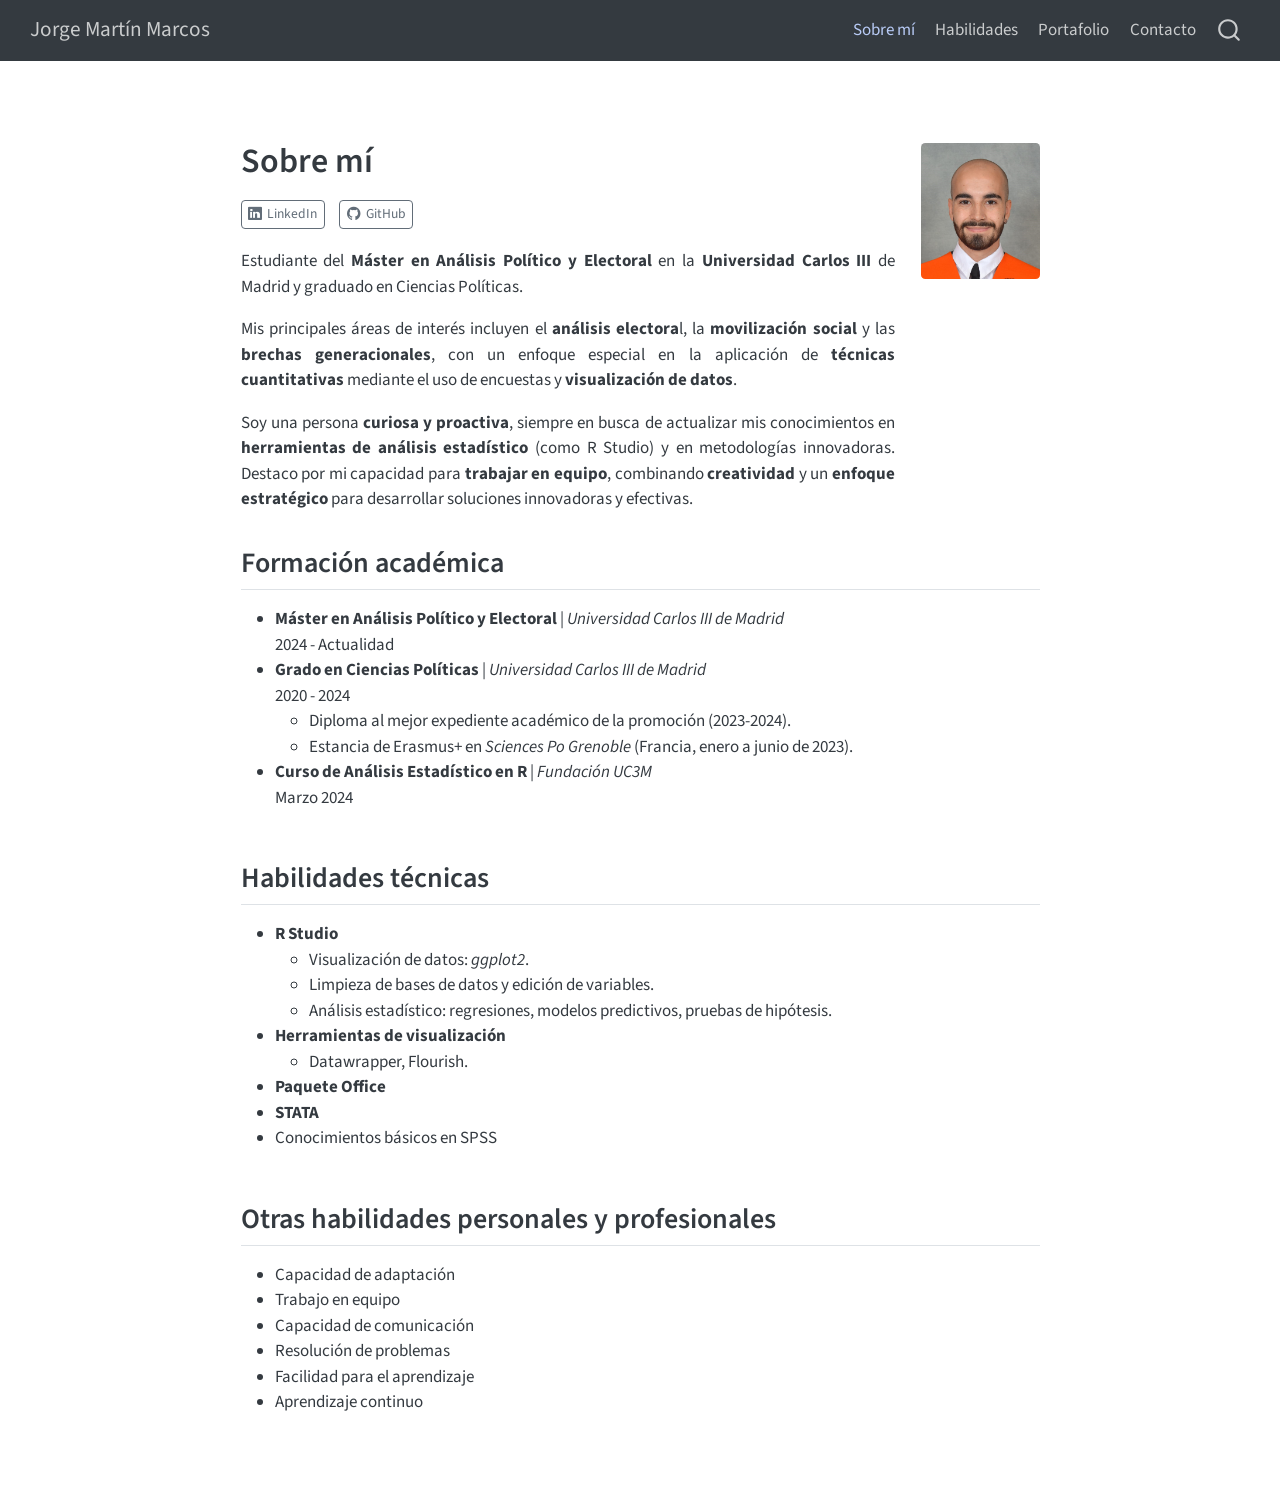
==== docs/index.html @ 4aa15d97 "Subir a github" ====
<!DOCTYPE html>
<html xmlns="http://www.w3.org/1999/xhtml" lang="en" xml:lang="en"><head>

<meta charset="utf-8">
<meta name="generator" content="quarto-1.6.39">

<meta name="viewport" content="width=device-width, initial-scale=1.0, user-scalable=yes">


<title>Sobre mí – Jorge Martín Marcos</title>
<style>
code{white-space: pre-wrap;}
span.smallcaps{font-variant: small-caps;}
div.columns{display: flex; gap: min(4vw, 1.5em);}
div.column{flex: auto; overflow-x: auto;}
div.hanging-indent{margin-left: 1.5em; text-indent: -1.5em;}
ul.task-list{list-style: none;}
ul.task-list li input[type="checkbox"] {
  width: 0.8em;
  margin: 0 0.8em 0.2em -1em; /* quarto-specific, see https://github.com/quarto-dev/quarto-cli/issues/4556 */ 
  vertical-align: middle;
}
</style>


<script src="site_libs/quarto-nav/quarto-nav.js"></script>
<script src="site_libs/quarto-nav/headroom.min.js"></script>
<script src="site_libs/clipboard/clipboard.min.js"></script>
<script src="site_libs/quarto-search/autocomplete.umd.js"></script>
<script src="site_libs/quarto-search/fuse.min.js"></script>
<script src="site_libs/quarto-search/quarto-search.js"></script>
<meta name="quarto:offset" content="./">
<link href="./01_img/foto_orla_2.png" rel="icon" type="image/png">
<script src="site_libs/quarto-html/quarto.js"></script>
<script src="site_libs/quarto-html/popper.min.js"></script>
<script src="site_libs/quarto-html/tippy.umd.min.js"></script>
<link href="site_libs/quarto-html/tippy.css" rel="stylesheet">
<link href="site_libs/quarto-html/quarto-syntax-highlighting-e26003cea8cd680ca0c55a263523d882.css" rel="stylesheet" id="quarto-text-highlighting-styles">
<script src="site_libs/bootstrap/bootstrap.min.js"></script>
<link href="site_libs/bootstrap/bootstrap-icons.css" rel="stylesheet">
<link href="site_libs/bootstrap/bootstrap-aa46d88f44b8608d880805adbee39327.min.css" rel="stylesheet" append-hash="true" id="quarto-bootstrap" data-mode="light">
<script id="quarto-search-options" type="application/json">{
  "location": "navbar",
  "copy-button": false,
  "collapse-after": 3,
  "panel-placement": "end",
  "type": "overlay",
  "limit": 50,
  "keyboard-shortcut": [
    "f",
    "/",
    "s"
  ],
  "show-item-context": false,
  "language": {
    "search-no-results-text": "No results",
    "search-matching-documents-text": "matching documents",
    "search-copy-link-title": "Copy link to search",
    "search-hide-matches-text": "Hide additional matches",
    "search-more-match-text": "more match in this document",
    "search-more-matches-text": "more matches in this document",
    "search-clear-button-title": "Clear",
    "search-text-placeholder": "",
    "search-detached-cancel-button-title": "Cancel",
    "search-submit-button-title": "Submit",
    "search-label": "Search"
  }
}</script>
<style>
/* Estilos para todo el documento */
body {
  text-align: justify;
}
/* Estilos específicos para la tabla de contenidos */
.toc-actions, .toc .nav, .toc .nav > li > a {
  text-align: left !important;
}
</style>


<link rel="stylesheet" href="styles.css">
</head>

<body class="nav-fixed fullcontent">

<div id="quarto-search-results"></div>
  <header id="quarto-header" class="headroom fixed-top">
    <nav class="navbar navbar-expand-lg " data-bs-theme="dark">
      <div class="navbar-container container-fluid">
      <div class="navbar-brand-container mx-auto">
    <a class="navbar-brand" href="./index.html">
    <span class="navbar-title">Jorge Martín Marcos</span>
    </a>
  </div>
            <div id="quarto-search" class="" title="Search"></div>
          <button class="navbar-toggler" type="button" data-bs-toggle="collapse" data-bs-target="#navbarCollapse" aria-controls="navbarCollapse" role="menu" aria-expanded="false" aria-label="Toggle navigation" onclick="if (window.quartoToggleHeadroom) { window.quartoToggleHeadroom(); }">
  <span class="navbar-toggler-icon"></span>
</button>
          <div class="collapse navbar-collapse" id="navbarCollapse">
            <ul class="navbar-nav navbar-nav-scroll ms-auto">
  <li class="nav-item">
    <a class="nav-link active" href="./index.html" aria-current="page"> 
<span class="menu-text">Sobre mí</span></a>
  </li>  
  <li class="nav-item">
    <a class="nav-link" href="./habilidades.html"> 
<span class="menu-text">Habilidades</span></a>
  </li>  
  <li class="nav-item">
    <a class="nav-link" href="./portfolio.html"> 
<span class="menu-text">Portafolio</span></a>
  </li>  
  <li class="nav-item">
    <a class="nav-link" href="./contact.html"> 
<span class="menu-text">Contacto</span></a>
  </li>  
</ul>
          </div> <!-- /navcollapse -->
            <div class="quarto-navbar-tools">
</div>
      </div> <!-- /container-fluid -->
    </nav>
</header>
<!-- content -->
<div id="quarto-content" class="quarto-container page-columns page-rows-contents page-layout-article page-navbar">
<!-- sidebar -->
<!-- margin-sidebar -->
    
<!-- main -->
<main class="content page-columns page-full" id="quarto-document-content">




<div class="quarto-about-solana column-body">
  <div class="about-entity">
    <div class="entity-contents">
      <header id="title-block-header" class="quarto-title-block default">
<div class="quarto-title">
<h1 class="title">Sobre mí</h1>
</div>
<div class="quarto-title-meta">
  </div>
</header> <div class="about-links">
  <a href="http://www.linkedin.com/in/jorgemartmarc" class="about-link" rel="" target="">
    <i class="bi bi-linkedin"></i>
     <span class="about-link-text">LinkedIn</span>
  </a>
  <a href="https://github.com/jorgeemm" class="about-link" rel="" target="">
    <i class="bi bi-github"></i>
     <span class="about-link-text">GitHub</span>
  </a>
</div>
      <div class="about-contents"><div id="hero-heading">
<p>Estudiante del <strong>Máster en Análisis Político y Electoral</strong> en la <strong>Universidad Carlos III</strong> de Madrid y graduado en Ciencias Políticas.</p>
<p>Mis principales áreas de interés incluyen el <strong>análisis electora</strong>l, la <strong>movilización social</strong> y las <strong>brechas generacionales</strong>, con un enfoque especial en la aplicación de <strong>técnicas cuantitativas</strong> mediante el uso de encuestas y <strong>visualización de datos</strong>.</p>
<p>Soy una persona <strong>curiosa y proactiva</strong>, siempre en busca de actualizar mis conocimientos en <strong>herramientas de análisis estadístico</strong> (como R Studio) y en metodologías innovadoras. Destaco por mi capacidad para <strong>trabajar en equipo</strong>, combinando <strong>creatividad</strong> y un <strong>enfoque estratégico</strong> para desarrollar soluciones innovadoras y efectivas.</p>
</div></div>
    </div>
    <img src="01_img/foto_orla_2.jpg" class="about-image
  rounded " style="width: 7em;">
  </div>
</div>

<section id="formación-académica" class="level2">
<h2 data-anchor-id="formación-académica">Formación académica</h2>
<ul>
<li><strong>Máster en Análisis Político y Electoral</strong> | <em>Universidad Carlos III de Madrid</em><br>
2024 - Actualidad</li>
<li><strong>Grado en Ciencias Políticas</strong> | <em>Universidad Carlos III de Madrid</em><br>
2020 - 2024
<ul>
<li>Diploma al mejor expediente académico de la promoción (2023-2024).</li>
<li>Estancia de Erasmus+ en <em>Sciences Po Grenoble</em> (Francia, enero a junio de 2023).</li>
</ul></li>
<li><strong>Curso de Análisis Estadístico en R</strong> | <em>Fundación UC3M</em><br>
Marzo 2024</li>
</ul>
</section>
<section id="habilidades-técnicas" class="level2">
<h2 data-anchor-id="habilidades-técnicas">Habilidades técnicas</h2>
<ul>
<li><strong>R Studio</strong>
<ul>
<li>Visualización de datos: <em>ggplot2</em>.</li>
<li>Limpieza de bases de datos y edición de variables.</li>
<li>Análisis estadístico: regresiones, modelos predictivos, pruebas de hipótesis.</li>
</ul></li>
<li><strong>Herramientas de visualización</strong>
<ul>
<li>Datawrapper, Flourish.</li>
</ul></li>
<li><strong>Paquete Office</strong></li>
<li><strong>STATA</strong></li>
<li>Conocimientos básicos en SPSS</li>
</ul>
</section>
<section id="otras-habilidades-personales-y-profesionales" class="level2">
<h2 data-anchor-id="otras-habilidades-personales-y-profesionales">Otras habilidades personales y profesionales</h2>
<ul>
<li>Capacidad de adaptación</li>
<li>Trabajo en equipo</li>
<li>Capacidad de comunicación</li>
<li>Resolución de problemas</li>
<li>Facilidad para el aprendizaje</li>
<li>Aprendizaje continuo</li>
</ul>



</section>

</main> <!-- /main -->
<script id="quarto-html-after-body" type="application/javascript">
window.document.addEventListener("DOMContentLoaded", function (event) {
  const toggleBodyColorMode = (bsSheetEl) => {
    const mode = bsSheetEl.getAttribute("data-mode");
    const bodyEl = window.document.querySelector("body");
    if (mode === "dark") {
      bodyEl.classList.add("quarto-dark");
      bodyEl.classList.remove("quarto-light");
    } else {
      bodyEl.classList.add("quarto-light");
      bodyEl.classList.remove("quarto-dark");
    }
  }
  const toggleBodyColorPrimary = () => {
    const bsSheetEl = window.document.querySelector("link#quarto-bootstrap");
    if (bsSheetEl) {
      toggleBodyColorMode(bsSheetEl);
    }
  }
  toggleBodyColorPrimary();  
  const isCodeAnnotation = (el) => {
    for (const clz of el.classList) {
      if (clz.startsWith('code-annotation-')) {                     
        return true;
      }
    }
    return false;
  }
  const onCopySuccess = function(e) {
    // button target
    const button = e.trigger;
    // don't keep focus
    button.blur();
    // flash "checked"
    button.classList.add('code-copy-button-checked');
    var currentTitle = button.getAttribute("title");
    button.setAttribute("title", "Copied!");
    let tooltip;
    if (window.bootstrap) {
      button.setAttribute("data-bs-toggle", "tooltip");
      button.setAttribute("data-bs-placement", "left");
      button.setAttribute("data-bs-title", "Copied!");
      tooltip = new bootstrap.Tooltip(button, 
        { trigger: "manual", 
          customClass: "code-copy-button-tooltip",
          offset: [0, -8]});
      tooltip.show();    
    }
    setTimeout(function() {
      if (tooltip) {
        tooltip.hide();
        button.removeAttribute("data-bs-title");
        button.removeAttribute("data-bs-toggle");
        button.removeAttribute("data-bs-placement");
      }
      button.setAttribute("title", currentTitle);
      button.classList.remove('code-copy-button-checked');
    }, 1000);
    // clear code selection
    e.clearSelection();
  }
  const getTextToCopy = function(trigger) {
      const codeEl = trigger.previousElementSibling.cloneNode(true);
      for (const childEl of codeEl.children) {
        if (isCodeAnnotation(childEl)) {
          childEl.remove();
        }
      }
      return codeEl.innerText;
  }
  const clipboard = new window.ClipboardJS('.code-copy-button:not([data-in-quarto-modal])', {
    text: getTextToCopy
  });
  clipboard.on('success', onCopySuccess);
  if (window.document.getElementById('quarto-embedded-source-code-modal')) {
    const clipboardModal = new window.ClipboardJS('.code-copy-button[data-in-quarto-modal]', {
      text: getTextToCopy,
      container: window.document.getElementById('quarto-embedded-source-code-modal')
    });
    clipboardModal.on('success', onCopySuccess);
  }
    var localhostRegex = new RegExp(/^(?:http|https):\/\/localhost\:?[0-9]*\//);
    var mailtoRegex = new RegExp(/^mailto:/);
      var filterRegex = new RegExp('/' + window.location.host + '/');
    var isInternal = (href) => {
        return filterRegex.test(href) || localhostRegex.test(href) || mailtoRegex.test(href);
    }
    // Inspect non-navigation links and adorn them if external
 	var links = window.document.querySelectorAll('a[href]:not(.nav-link):not(.navbar-brand):not(.toc-action):not(.sidebar-link):not(.sidebar-item-toggle):not(.pagination-link):not(.no-external):not([aria-hidden]):not(.dropdown-item):not(.quarto-navigation-tool):not(.about-link)');
    for (var i=0; i<links.length; i++) {
      const link = links[i];
      if (!isInternal(link.href)) {
        // undo the damage that might have been done by quarto-nav.js in the case of
        // links that we want to consider external
        if (link.dataset.originalHref !== undefined) {
          link.href = link.dataset.originalHref;
        }
      }
    }
  function tippyHover(el, contentFn, onTriggerFn, onUntriggerFn) {
    const config = {
      allowHTML: true,
      maxWidth: 500,
      delay: 100,
      arrow: false,
      appendTo: function(el) {
          return el.parentElement;
      },
      interactive: true,
      interactiveBorder: 10,
      theme: 'quarto',
      placement: 'bottom-start',
    };
    if (contentFn) {
      config.content = contentFn;
    }
    if (onTriggerFn) {
      config.onTrigger = onTriggerFn;
    }
    if (onUntriggerFn) {
      config.onUntrigger = onUntriggerFn;
    }
    window.tippy(el, config); 
  }
  const noterefs = window.document.querySelectorAll('a[role="doc-noteref"]');
  for (var i=0; i<noterefs.length; i++) {
    const ref = noterefs[i];
    tippyHover(ref, function() {
      // use id or data attribute instead here
      let href = ref.getAttribute('data-footnote-href') || ref.getAttribute('href');
      try { href = new URL(href).hash; } catch {}
      const id = href.replace(/^#\/?/, "");
      const note = window.document.getElementById(id);
      if (note) {
        return note.innerHTML;
      } else {
        return "";
      }
    });
  }
  const xrefs = window.document.querySelectorAll('a.quarto-xref');
  const processXRef = (id, note) => {
    // Strip column container classes
    const stripColumnClz = (el) => {
      el.classList.remove("page-full", "page-columns");
      if (el.children) {
        for (const child of el.children) {
          stripColumnClz(child);
        }
      }
    }
    stripColumnClz(note)
    if (id === null || id.startsWith('sec-')) {
      // Special case sections, only their first couple elements
      const container = document.createElement("div");
      if (note.children && note.children.length > 2) {
        container.appendChild(note.children[0].cloneNode(true));
        for (let i = 1; i < note.children.length; i++) {
          const child = note.children[i];
          if (child.tagName === "P" && child.innerText === "") {
            continue;
          } else {
            container.appendChild(child.cloneNode(true));
            break;
          }
        }
        if (window.Quarto?.typesetMath) {
          window.Quarto.typesetMath(container);
        }
        return container.innerHTML
      } else {
        if (window.Quarto?.typesetMath) {
          window.Quarto.typesetMath(note);
        }
        return note.innerHTML;
      }
    } else {
      // Remove any anchor links if they are present
      const anchorLink = note.querySelector('a.anchorjs-link');
      if (anchorLink) {
        anchorLink.remove();
      }
      if (window.Quarto?.typesetMath) {
        window.Quarto.typesetMath(note);
      }
      if (note.classList.contains("callout")) {
        return note.outerHTML;
      } else {
        return note.innerHTML;
      }
    }
  }
  for (var i=0; i<xrefs.length; i++) {
    const xref = xrefs[i];
    tippyHover(xref, undefined, function(instance) {
      instance.disable();
      let url = xref.getAttribute('href');
      let hash = undefined; 
      if (url.startsWith('#')) {
        hash = url;
      } else {
        try { hash = new URL(url).hash; } catch {}
      }
      if (hash) {
        const id = hash.replace(/^#\/?/, "");
        const note = window.document.getElementById(id);
        if (note !== null) {
          try {
            const html = processXRef(id, note.cloneNode(true));
            instance.setContent(html);
          } finally {
            instance.enable();
            instance.show();
          }
        } else {
          // See if we can fetch this
          fetch(url.split('#')[0])
          .then(res => res.text())
          .then(html => {
            const parser = new DOMParser();
            const htmlDoc = parser.parseFromString(html, "text/html");
            const note = htmlDoc.getElementById(id);
            if (note !== null) {
              const html = processXRef(id, note);
              instance.setContent(html);
            } 
          }).finally(() => {
            instance.enable();
            instance.show();
          });
        }
      } else {
        // See if we can fetch a full url (with no hash to target)
        // This is a special case and we should probably do some content thinning / targeting
        fetch(url)
        .then(res => res.text())
        .then(html => {
          const parser = new DOMParser();
          const htmlDoc = parser.parseFromString(html, "text/html");
          const note = htmlDoc.querySelector('main.content');
          if (note !== null) {
            // This should only happen for chapter cross references
            // (since there is no id in the URL)
            // remove the first header
            if (note.children.length > 0 && note.children[0].tagName === "HEADER") {
              note.children[0].remove();
            }
            const html = processXRef(null, note);
            instance.setContent(html);
          } 
        }).finally(() => {
          instance.enable();
          instance.show();
        });
      }
    }, function(instance) {
    });
  }
      let selectedAnnoteEl;
      const selectorForAnnotation = ( cell, annotation) => {
        let cellAttr = 'data-code-cell="' + cell + '"';
        let lineAttr = 'data-code-annotation="' +  annotation + '"';
        const selector = 'span[' + cellAttr + '][' + lineAttr + ']';
        return selector;
      }
      const selectCodeLines = (annoteEl) => {
        const doc = window.document;
        const targetCell = annoteEl.getAttribute("data-target-cell");
        const targetAnnotation = annoteEl.getAttribute("data-target-annotation");
        const annoteSpan = window.document.querySelector(selectorForAnnotation(targetCell, targetAnnotation));
        const lines = annoteSpan.getAttribute("data-code-lines").split(",");
        const lineIds = lines.map((line) => {
          return targetCell + "-" + line;
        })
        let top = null;
        let height = null;
        let parent = null;
        if (lineIds.length > 0) {
            //compute the position of the single el (top and bottom and make a div)
            const el = window.document.getElementById(lineIds[0]);
            top = el.offsetTop;
            height = el.offsetHeight;
            parent = el.parentElement.parentElement;
          if (lineIds.length > 1) {
            const lastEl = window.document.getElementById(lineIds[lineIds.length - 1]);
            const bottom = lastEl.offsetTop + lastEl.offsetHeight;
            height = bottom - top;
          }
          if (top !== null && height !== null && parent !== null) {
            // cook up a div (if necessary) and position it 
            let div = window.document.getElementById("code-annotation-line-highlight");
            if (div === null) {
              div = window.document.createElement("div");
              div.setAttribute("id", "code-annotation-line-highlight");
              div.style.position = 'absolute';
              parent.appendChild(div);
            }
            div.style.top = top - 2 + "px";
            div.style.height = height + 4 + "px";
            div.style.left = 0;
            let gutterDiv = window.document.getElementById("code-annotation-line-highlight-gutter");
            if (gutterDiv === null) {
              gutterDiv = window.document.createElement("div");
              gutterDiv.setAttribute("id", "code-annotation-line-highlight-gutter");
              gutterDiv.style.position = 'absolute';
              const codeCell = window.document.getElementById(targetCell);
              const gutter = codeCell.querySelector('.code-annotation-gutter');
              gutter.appendChild(gutterDiv);
            }
            gutterDiv.style.top = top - 2 + "px";
            gutterDiv.style.height = height + 4 + "px";
          }
          selectedAnnoteEl = annoteEl;
        }
      };
      const unselectCodeLines = () => {
        const elementsIds = ["code-annotation-line-highlight", "code-annotation-line-highlight-gutter"];
        elementsIds.forEach((elId) => {
          const div = window.document.getElementById(elId);
          if (div) {
            div.remove();
          }
        });
        selectedAnnoteEl = undefined;
      };
        // Handle positioning of the toggle
    window.addEventListener(
      "resize",
      throttle(() => {
        elRect = undefined;
        if (selectedAnnoteEl) {
          selectCodeLines(selectedAnnoteEl);
        }
      }, 10)
    );
    function throttle(fn, ms) {
    let throttle = false;
    let timer;
      return (...args) => {
        if(!throttle) { // first call gets through
            fn.apply(this, args);
            throttle = true;
        } else { // all the others get throttled
            if(timer) clearTimeout(timer); // cancel #2
            timer = setTimeout(() => {
              fn.apply(this, args);
              timer = throttle = false;
            }, ms);
        }
      };
    }
      // Attach click handler to the DT
      const annoteDls = window.document.querySelectorAll('dt[data-target-cell]');
      for (const annoteDlNode of annoteDls) {
        annoteDlNode.addEventListener('click', (event) => {
          const clickedEl = event.target;
          if (clickedEl !== selectedAnnoteEl) {
            unselectCodeLines();
            const activeEl = window.document.querySelector('dt[data-target-cell].code-annotation-active');
            if (activeEl) {
              activeEl.classList.remove('code-annotation-active');
            }
            selectCodeLines(clickedEl);
            clickedEl.classList.add('code-annotation-active');
          } else {
            // Unselect the line
            unselectCodeLines();
            clickedEl.classList.remove('code-annotation-active');
          }
        });
      }
  const findCites = (el) => {
    const parentEl = el.parentElement;
    if (parentEl) {
      const cites = parentEl.dataset.cites;
      if (cites) {
        return {
          el,
          cites: cites.split(' ')
        };
      } else {
        return findCites(el.parentElement)
      }
    } else {
      return undefined;
    }
  };
  var bibliorefs = window.document.querySelectorAll('a[role="doc-biblioref"]');
  for (var i=0; i<bibliorefs.length; i++) {
    const ref = bibliorefs[i];
    const citeInfo = findCites(ref);
    if (citeInfo) {
      tippyHover(citeInfo.el, function() {
        var popup = window.document.createElement('div');
        citeInfo.cites.forEach(function(cite) {
          var citeDiv = window.document.createElement('div');
          citeDiv.classList.add('hanging-indent');
          citeDiv.classList.add('csl-entry');
          var biblioDiv = window.document.getElementById('ref-' + cite);
          if (biblioDiv) {
            citeDiv.innerHTML = biblioDiv.innerHTML;
          }
          popup.appendChild(citeDiv);
        });
        return popup.innerHTML;
      });
    }
  }
});
</script>
</div> <!-- /content -->




</body></html>
---- docs/site_libs/quarto-html/tippy.css ----
.tippy-box[data-animation=fade][data-state=hidden]{opacity:0}[data-tippy-root]{max-width:calc(100vw - 10px)}.tippy-box{position:relative;background-color:#333;color:#fff;border-radius:4px;font-size:14px;line-height:1.4;white-space:normal;outline:0;transition-property:transform,visibility,opacity}.tippy-box[data-placement^=top]>.tippy-arrow{bottom:0}.tippy-box[data-placement^=top]>.tippy-arrow:before{bottom:-7px;left:0;border-width:8px 8px 0;border-top-color:initial;transform-origin:center top}.tippy-box[data-placement^=bottom]>.tippy-arrow{top:0}.tippy-box[data-placement^=bottom]>.tippy-arrow:before{top:-7px;left:0;border-width:0 8px 8px;border-bottom-color:initial;transform-origin:center bottom}.tippy-box[data-placement^=left]>.tippy-arrow{right:0}.tippy-box[data-placement^=left]>.tippy-arrow:before{border-width:8px 0 8px 8px;border-left-color:initial;right:-7px;transform-origin:center left}.tippy-box[data-placement^=right]>.tippy-arrow{left:0}.tippy-box[data-placement^=right]>.tippy-arrow:before{left:-7px;border-width:8px 8px 8px 0;border-right-color:initial;transform-origin:center right}.tippy-box[data-inertia][data-state=visible]{transition-timing-function:cubic-bezier(.54,1.5,.38,1.11)}.tippy-arrow{width:16px;height:16px;color:#333}.tippy-arrow:before{content:"";position:absolute;border-color:transparent;border-style:solid}.tippy-content{position:relative;padding:5px 9px;z-index:1}
---- docs/site_libs/quarto-html/quarto-syntax-highlighting-e26003cea8cd680ca0c55a263523d882.css ----
/* quarto syntax highlight colors */
:root {
  --quarto-hl-ot-color: #003B4F;
  --quarto-hl-at-color: #657422;
  --quarto-hl-ss-color: #20794D;
  --quarto-hl-an-color: #5E5E5E;
  --quarto-hl-fu-color: #4758AB;
  --quarto-hl-st-color: #20794D;
  --quarto-hl-cf-color: #003B4F;
  --quarto-hl-op-color: #5E5E5E;
  --quarto-hl-er-color: #AD0000;
  --quarto-hl-bn-color: #AD0000;
  --quarto-hl-al-color: #AD0000;
  --quarto-hl-va-color: #111111;
  --quarto-hl-bu-color: inherit;
  --quarto-hl-ex-color: inherit;
  --quarto-hl-pp-color: #AD0000;
  --quarto-hl-in-color: #5E5E5E;
  --quarto-hl-vs-color: #20794D;
  --quarto-hl-wa-color: #5E5E5E;
  --quarto-hl-do-color: #5E5E5E;
  --quarto-hl-im-color: #00769E;
  --quarto-hl-ch-color: #20794D;
  --quarto-hl-dt-color: #AD0000;
  --quarto-hl-fl-color: #AD0000;
  --quarto-hl-co-color: #5E5E5E;
  --quarto-hl-cv-color: #5E5E5E;
  --quarto-hl-cn-color: #8f5902;
  --quarto-hl-sc-color: #5E5E5E;
  --quarto-hl-dv-color: #AD0000;
  --quarto-hl-kw-color: #003B4F;
}

/* other quarto variables */
:root {
  --quarto-font-monospace: SFMono-Regular, Menlo, Monaco, Consolas, "Liberation Mono", "Courier New", monospace;
}

pre > code.sourceCode > span {
  color: #003B4F;
}

code span {
  color: #003B4F;
}

code.sourceCode > span {
  color: #003B4F;
}

div.sourceCode,
div.sourceCode pre.sourceCode {
  color: #003B4F;
}

code span.ot {
  color: #003B4F;
  font-style: inherit;
}

code span.at {
  color: #657422;
  font-style: inherit;
}

code span.ss {
  color: #20794D;
  font-style: inherit;
}

code span.an {
  color: #5E5E5E;
  font-style: inherit;
}

code span.fu {
  color: #4758AB;
  font-style: inherit;
}

code span.st {
  color: #20794D;
  font-style: inherit;
}

code span.cf {
  color: #003B4F;
  font-weight: bold;
  font-style: inherit;
}

code span.op {
  color: #5E5E5E;
  font-style: inherit;
}

code span.er {
  color: #AD0000;
  font-style: inherit;
}

code span.bn {
  color: #AD0000;
  font-style: inherit;
}

code span.al {
  color: #AD0000;
  font-style: inherit;
}

code span.va {
  color: #111111;
  font-style: inherit;
}

code span.bu {
  font-style: inherit;
}

code span.ex {
  font-style: inherit;
}

code span.pp {
  color: #AD0000;
  font-style: inherit;
}

code span.in {
  color: #5E5E5E;
  font-style: inherit;
}

code span.vs {
  color: #20794D;
  font-style: inherit;
}

code span.wa {
  color: #5E5E5E;
  font-style: italic;
}

code span.do {
  color: #5E5E5E;
  font-style: italic;
}

code span.im {
  color: #00769E;
  font-style: inherit;
}

code span.ch {
  color: #20794D;
  font-style: inherit;
}

code span.dt {
  color: #AD0000;
  font-style: inherit;
}

code span.fl {
  color: #AD0000;
  font-style: inherit;
}

code span.co {
  color: #5E5E5E;
  font-style: inherit;
}

code span.cv {
  color: #5E5E5E;
  font-style: italic;
}

code span.cn {
  color: #8f5902;
  font-style: inherit;
}

code span.sc {
  color: #5E5E5E;
  font-style: inherit;
}

code span.dv {
  color: #AD0000;
  font-style: inherit;
}

code span.kw {
  color: #003B4F;
  font-weight: bold;
  font-style: inherit;
}

.prevent-inlining {
  content: "</";
}

/*# sourceMappingURL=e90e9ab646ea9b1aaa61e089606e0f97.css.map */
---- docs/styles.css ----
@import url('https://cdnjs.cloudflare.com/ajax/libs/font-awesome/6.0.0/css/all.min.css');

/* Estilos para los enlaces de contacto */
.contact-links {
  display: flex;
  gap: 1rem; /* Espacio entre los enlaces */
  justify-content: center; /* Centra los enlaces */
  margin: 2rem 0;
}

.contact-link {
  display: inline-flex;
  align-items: center;
  padding: 0.75rem 1.5rem;
  background-color: #2c3e50; /* Color de fondo */
  color: white; /* Color del texto */
  text-decoration: none;
  border-radius: 8px; /* Bordes redondeados */
  transition: background-color 0.3s ease;
}

.contact-link:hover {
  background-color: #34495e; /* Color de fondo al pasar el mouse */
}

.contact-link i {
  margin-right: 0.5rem; /* Espacio entre el ícono y el texto */
}
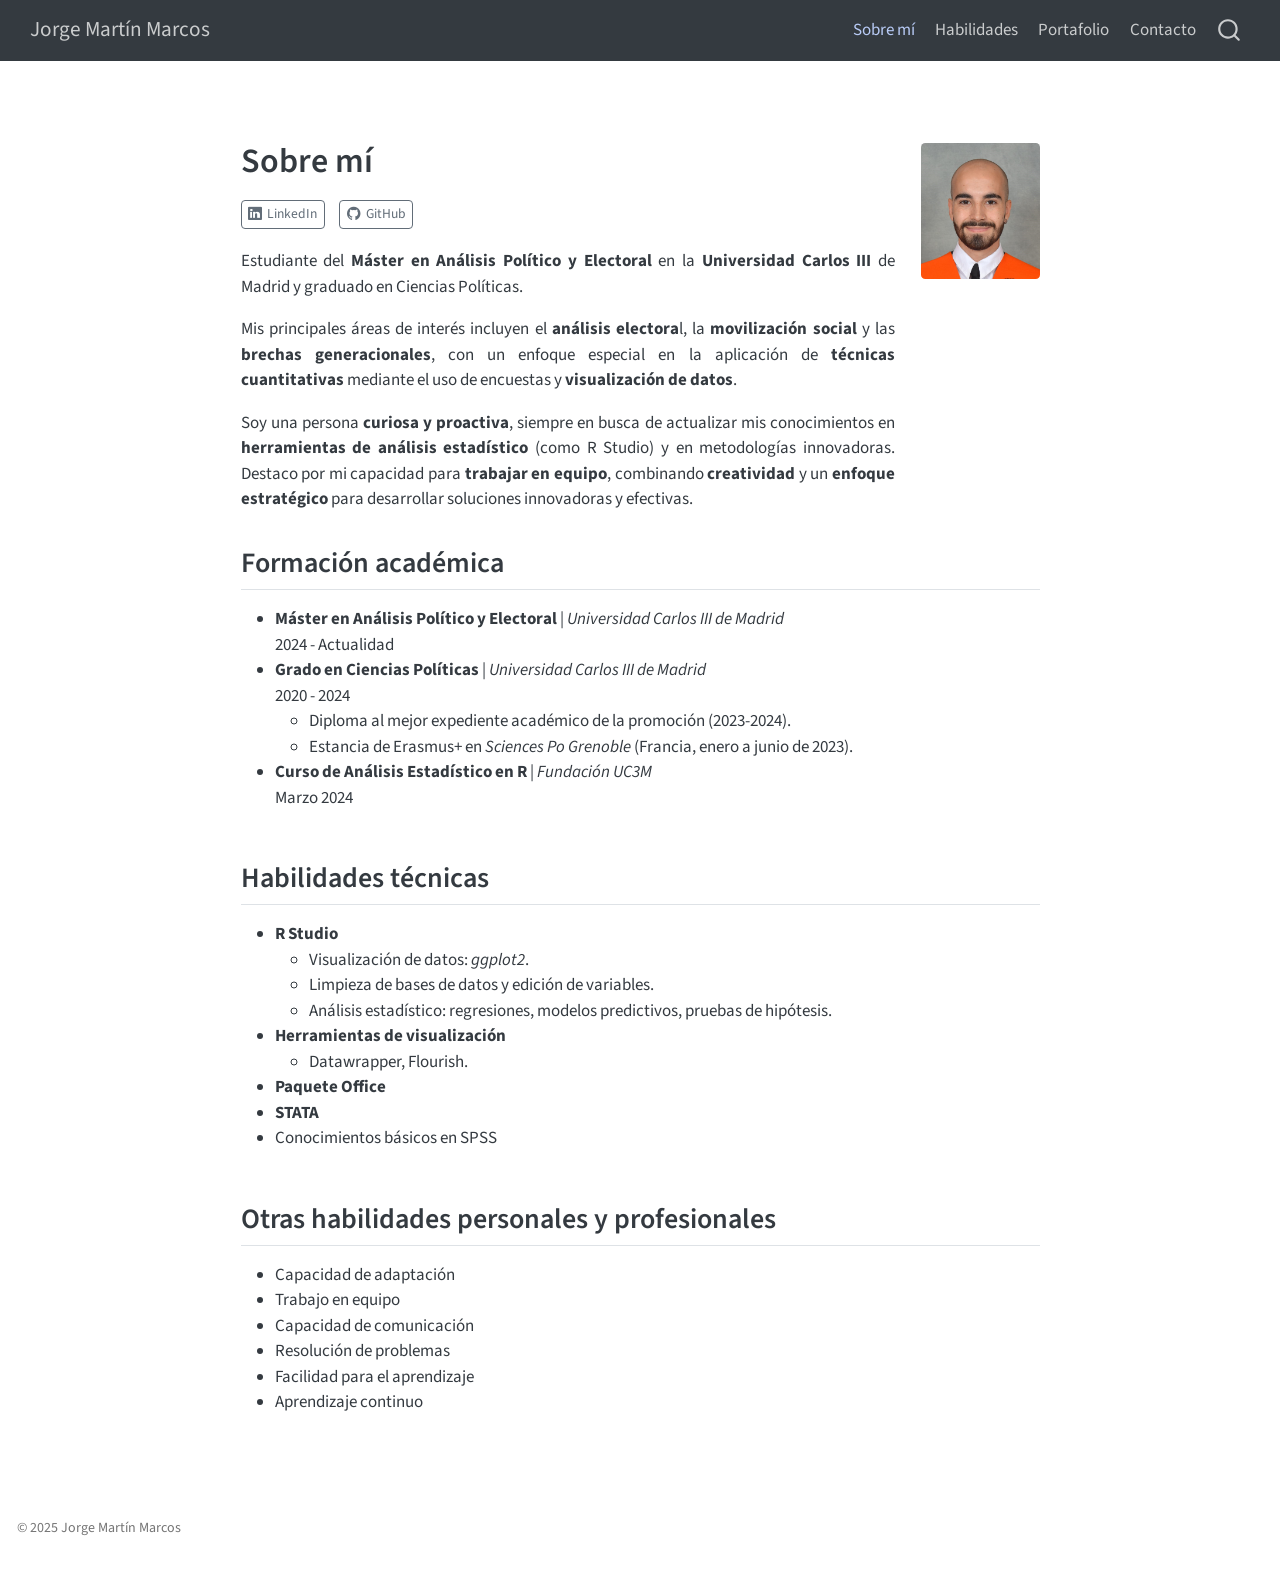
==== commit 0275c914: "actualizacion" ====
--- a/docs/index.html
+++ b/docs/index.html
@@ -622,6 +622,19 @@
 });
 </script>
 </div> <!-- /content -->
+<footer class="footer">
+  <div class="nav-footer">
+    <div class="nav-footer-left">
+<p>© 2025 Jorge Martín Marcos</p>
+</div>   
+    <div class="nav-footer-center">
+      &nbsp;
+    </div>
+    <div class="nav-footer-right">
+      &nbsp;
+    </div>
+  </div>
+</footer>
 
 
 
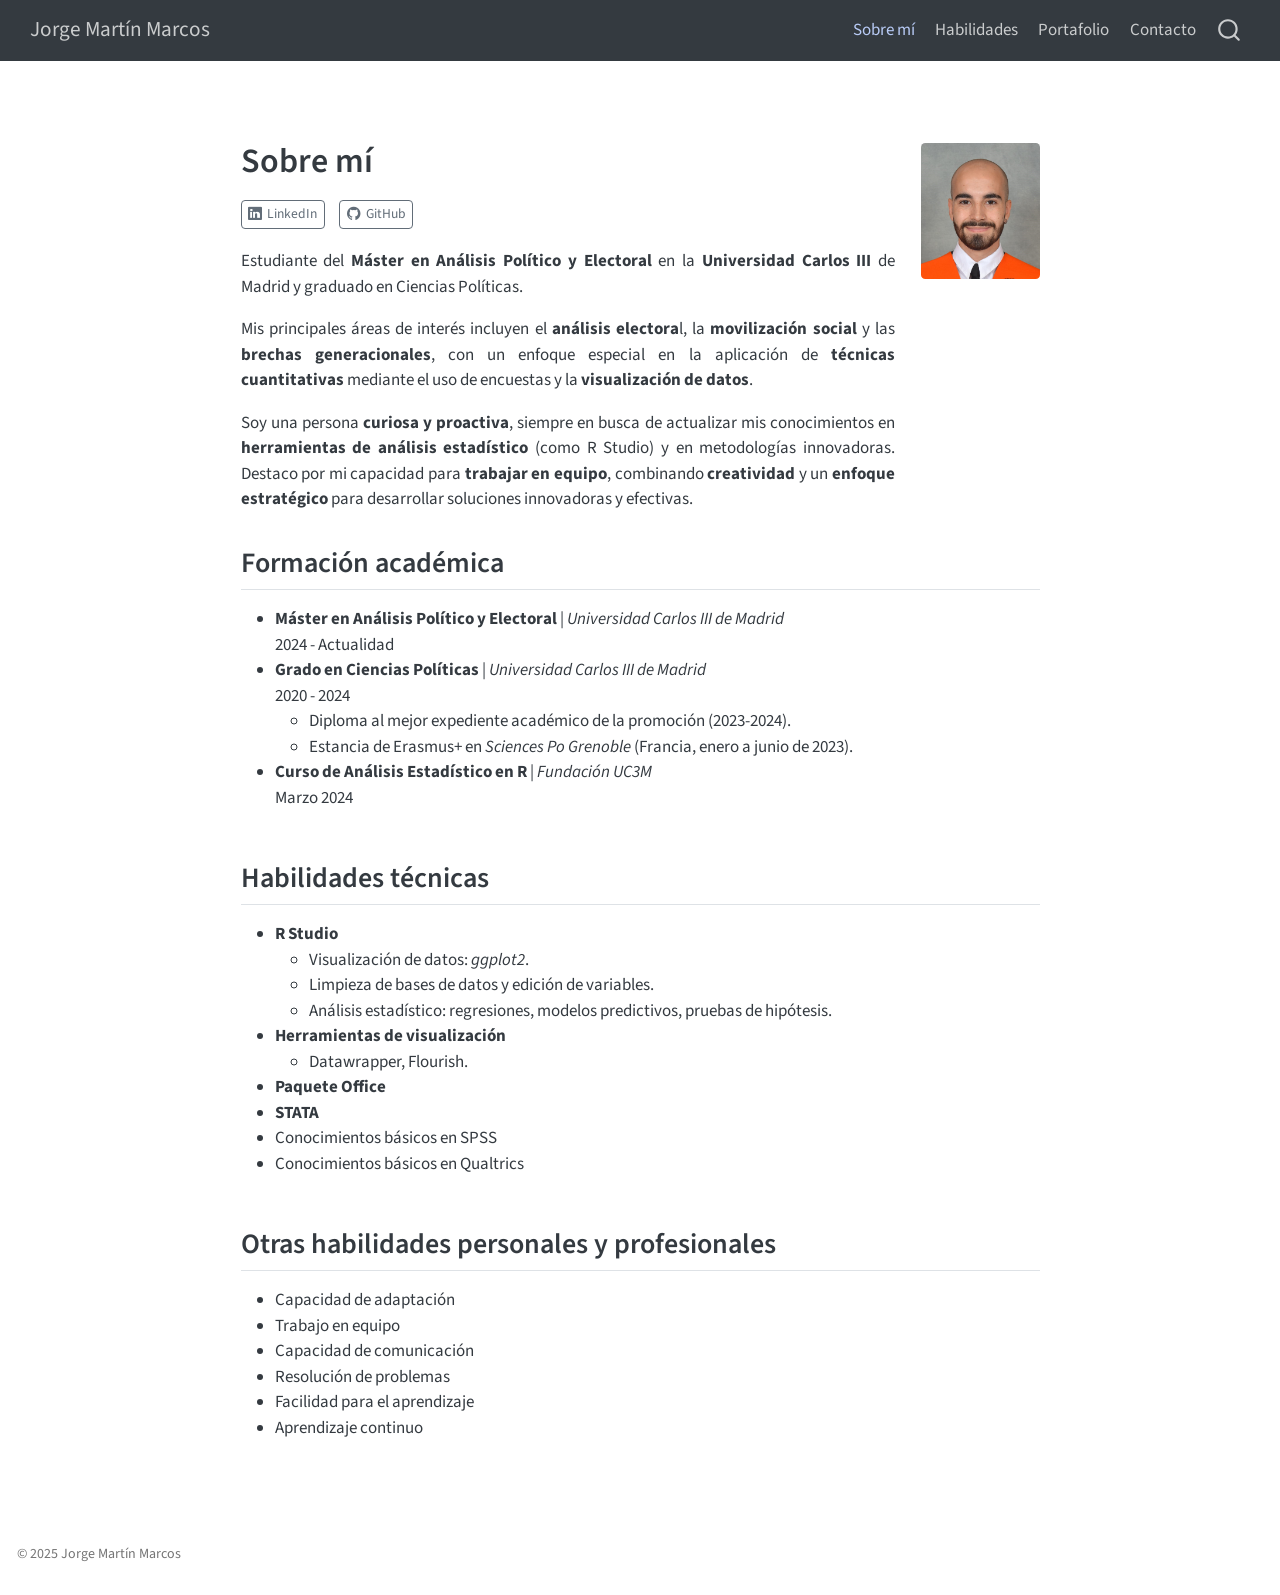
==== commit a0f79983: "mucam" ====
--- a/docs/index.html
+++ b/docs/index.html
@@ -153,7 +153,7 @@
 </div>
       <div class="about-contents"><div id="hero-heading">
 <p>Estudiante del <strong>Máster en Análisis Político y Electoral</strong> en la <strong>Universidad Carlos III</strong> de Madrid y graduado en Ciencias Políticas.</p>
-<p>Mis principales áreas de interés incluyen el <strong>análisis electora</strong>l, la <strong>movilización social</strong> y las <strong>brechas generacionales</strong>, con un enfoque especial en la aplicación de <strong>técnicas cuantitativas</strong> mediante el uso de encuestas y <strong>visualización de datos</strong>.</p>
+<p>Mis principales áreas de interés incluyen el <strong>análisis electora</strong>l, la <strong>movilización social</strong> y las <strong>brechas generacionales</strong>, con un enfoque especial en la aplicación de <strong>técnicas cuantitativas</strong> mediante el uso de encuestas y la <strong>visualización de datos</strong>.</p>
 <p>Soy una persona <strong>curiosa y proactiva</strong>, siempre en busca de actualizar mis conocimientos en <strong>herramientas de análisis estadístico</strong> (como R Studio) y en metodologías innovadoras. Destaco por mi capacidad para <strong>trabajar en equipo</strong>, combinando <strong>creatividad</strong> y un <strong>enfoque estratégico</strong> para desarrollar soluciones innovadoras y efectivas.</p>
 </div></div>
     </div>
@@ -193,6 +193,7 @@
 <li><strong>Paquete Office</strong></li>
 <li><strong>STATA</strong></li>
 <li>Conocimientos básicos en SPSS</li>
+<li>Conocimientos básicos en Qualtrics</li>
 </ul>
 </section>
 <section id="otras-habilidades-personales-y-profesionales" class="level2">
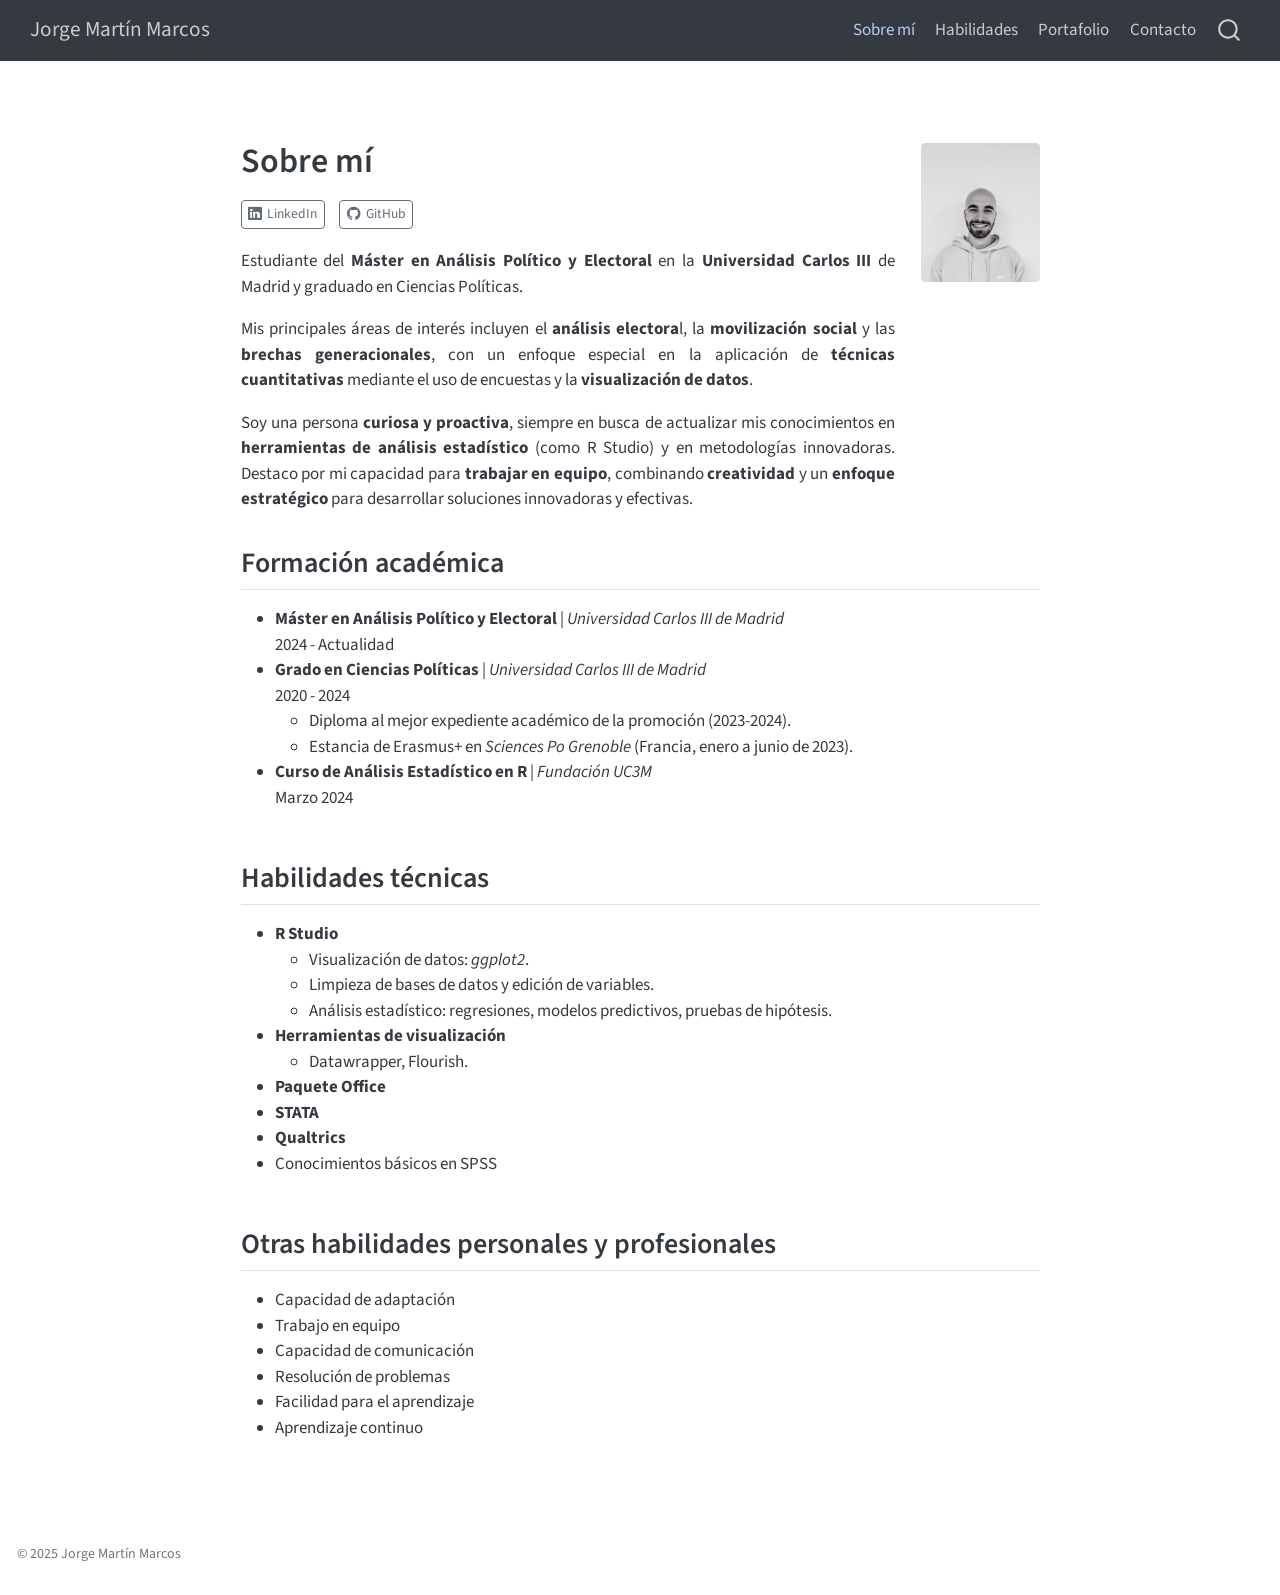
==== commit c6544050: "cambio_foto" ====
--- a/docs/index.html
+++ b/docs/index.html
@@ -157,7 +157,7 @@
 <p>Soy una persona <strong>curiosa y proactiva</strong>, siempre en busca de actualizar mis conocimientos en <strong>herramientas de análisis estadístico</strong> (como R Studio) y en metodologías innovadoras. Destaco por mi capacidad para <strong>trabajar en equipo</strong>, combinando <strong>creatividad</strong> y un <strong>enfoque estratégico</strong> para desarrollar soluciones innovadoras y efectivas.</p>
 </div></div>
     </div>
-    <img src="01_img/foto_orla_2.jpg" class="about-image
+    <img src="01_img/foto_perfil.jpg" class="about-image
   rounded " style="width: 7em;">
   </div>
 </div>
@@ -192,8 +192,8 @@
 </ul></li>
 <li><strong>Paquete Office</strong></li>
 <li><strong>STATA</strong></li>
+<li><strong>Qualtrics</strong></li>
 <li>Conocimientos básicos en SPSS</li>
-<li>Conocimientos básicos en Qualtrics</li>
 </ul>
 </section>
 <section id="otras-habilidades-personales-y-profesionales" class="level2">
